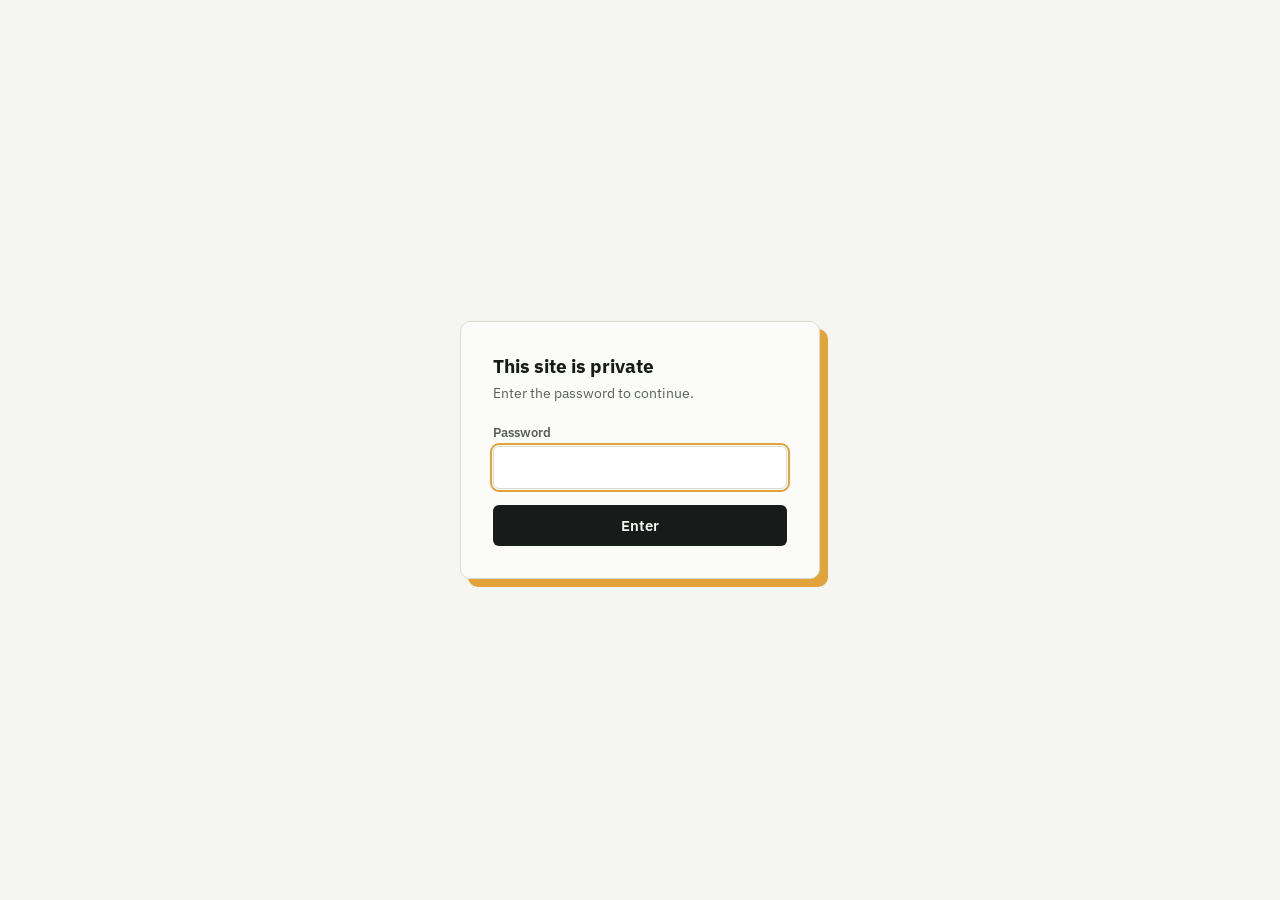
==== about.html @ 416082f9 "Change 1" ====
<!DOCTYPE html>
<html lang="en">
<head>
<script src="auth-guard.js"></script>
<meta charset="UTF-8">
<meta name="viewport" content="width=device-width, initial-scale=1.0">
<title>About Ian Ryu — Data Science Portfolio</title>
<meta name="description" content="About Ian Ryu, a computer science and informatics student working in data science and machine learning.">
<link rel="preconnect" href="https://fonts.googleapis.com">
<link rel="preconnect" href="https://fonts.gstatic.com" crossorigin>
<link href="https://fonts.googleapis.com/css2?family=Space+Grotesk:wght@400;500;600;700&amp;family=IBM+Plex+Sans:wght@400;500;600&amp;family=IBM+Plex+Mono:wght@400;500&amp;display=swap" rel="stylesheet">
<link rel="stylesheet" href="styles.css">
</head>
<body>

<header class="site-nav">
  <div class="nav-inner">
    <a class="mark" href="index.html#top"><span class="mark-dot"></span> Ian Ryu</a>
    <nav class="links">
      <a href="index.html#projects">Projects</a>
      <a href="about.html">About</a>
    </nav>
    <div class="social-links" aria-label="Social links">
      <a href="mailto:ianryu@outlook.com" aria-label="Email" title="Email"><svg aria-hidden="true" viewBox="0 0 24 24"><rect x="3" y="5" width="18" height="14" rx="2"/><path d="m4 7 8 6 8-6"/></svg></a>
      <a href="https://github.com/ian-ryu5" target="_blank" rel="noopener" aria-label="GitHub" title="GitHub"><svg aria-hidden="true" viewBox="0 0 24 24"><path d="M12 .297c-6.63 0-12 5.373-12 12 0 5.303 3.438 9.8 8.205 11.385.6.113.82-.258.82-.577 0-.285-.01-1.04-.015-2.04-3.338.724-4.042-1.61-4.042-1.61-.546-1.387-1.333-1.756-1.333-1.756-1.089-.744.084-.729.084-.729 1.205.084 1.838 1.237 1.838 1.237 1.07 1.834 2.807 1.304 3.492.997.108-.775.42-1.305.763-1.605-2.665-.303-5.467-1.334-5.467-5.93 0-1.31.469-2.381 1.236-3.221-.124-.303-.535-1.524.117-3.176 0 0 1.008-.322 3.301 1.23.957-.266 1.983-.399 3.003-.404 1.02.005 2.047.138 3.006.404 2.291-1.552 3.297-1.23 3.297-1.23.653 1.653.242 2.874.118 3.176.77.84 1.235 1.911 1.235 3.221 0 4.609-2.807 5.624-5.479 5.921.43.372.823 1.102.823 2.222 0 1.606-.014 2.898-.014 3.293 0 .322.216.694.825.576C20.565 22.092 24 17.592 24 12.297c0-6.627-5.373-12-12-12"/></svg></a>
      <a href="https://linkedin.com/in/ianryu1" target="_blank" rel="noopener" aria-label="LinkedIn" title="LinkedIn"><svg aria-hidden="true" viewBox="0 0 24 24"><path d="M20.447 20.452h-3.554v-5.569c0-1.328-.027-3.037-1.852-3.037-1.853 0-2.136 1.445-2.136 2.939v5.667H9.351V9h3.414v1.561h.046c.477-.9 1.637-1.85 3.37-1.85 3.601 0 4.267 2.37 4.267 5.455v6.286zM5.337 7.433c-1.144 0-2.063-.926-2.063-2.065 0-1.138.92-2.063 2.063-2.063 1.14 0 2.064.925 2.064 2.063 0 1.139-.925 2.065-2.064 2.065zm1.782 13.019H3.555V9h3.564v11.452zM22.225 0H1.771C.792 0 0 .774 0 1.729v20.542C0 23.227.792 24 1.771 24h20.451C23.2 24 24 23.227 24 22.271V1.729C24 .774 23.2 0 22.222 0h.003z"/></svg></a>
    </div>
  </div>
</header>

<main class="wrap" id="top">
  <section class="detail-hero about-hero">
    <a class="breadcrumb" href="index.html#projects">← Back to projects</a>
    <div class="about-hero-grid">
      <div class="about-hero-copy">
        <h1 class="detail-title">Curious By Nature.<br><em>Grounded By People.</em></h1>
        <p class="detail-lede">I'm an Informatics student at UMass Amherst, building predictive tools by day and collecting stories, stadiums, cities, and music the rest of the time.</p>
      </div>
      <figure class="about-hero-photo protected-photo" oncontextmenu="return false;">
        <img src="IMG_3165.jpeg" alt="Ian playing the violin" loading="eager" draggable="false" oncontextmenu="return false;">
        <span class="protected-photo-shield" aria-hidden="true"></span>
      </figure>
    </div>
  </section>

  <section class="detail-section about-intro">
    <div class="about-grid">
      <div class="about-story">
        <h2 class="detail-heading">What I Like To Do</h2>
        <p>Beyond my work and studies, I’m someone who loves staying curious, active, and always having something new to explore. I enjoy traveling throughout Europe, discovering new cities, and visiting soccer stadiums—combining my love for the game with my passion for exploring new places.</p>
        <p>I’ve also played the violin for <strong>14 years</strong> and had the opportunity to perform with multiple orchestras, making music a meaningful part of my life. When I’m not traveling or playing music, you’ll often find me playing soccer or biking. For me, the best experiences come from staying active, meeting new people, and continually discovering something new.</p>
      </div>
      <div class="about-side-note">
        <p class="about-side-quote">“The best experiences give you something to notice, something to learn, and someone to share it with.”</p>
        <h2 class="detail-heading">Background</h2>
        <p>UMass Amherst<br>Informatics</p>
        <p>Secretary of the UMass Data Science Club<br>Dean's List, Spring 2025</p>
        <p>Google Data Analytics and SAP Business Data Cloud certified</p>
      </div>
    </div>
  </section>

  <section class="detail-section about-gallery" aria-labelledby="gallery-heading">
    <div class="section-head">
      <h2 class="section-title" id="gallery-heading">Things That I Enjoy In My Life</h2>
    </div>

    <div class="photo-gallery">
      <figure class="photo-tile"><img src="IMG_1451.jpeg" alt="Parc des Princes stadium in Paris" loading="lazy"><figcaption>Parc des Princes, Paris</figcaption></figure>
      <figure class="photo-tile"><img src="IMG_0187.jpeg" alt="Old Trafford stadium viewed from the stands" loading="lazy"><figcaption>Old Trafford, Manchester</figcaption></figure>
      <figure class="photo-tile"><img src="IMG_3627.jpeg" alt="Borussia-Park stadium exterior" loading="lazy"><figcaption>Borussia-Park, Mönchengladbach</figcaption></figure>
      <figure class="photo-tile"><img src="IMG_0680.jpeg" alt="Parc des Princes stadium in Paris" loading="lazy"><figcaption>Parc des Princes, Paris</figcaption></figure>
      <figure class="photo-tile"><img src="IMG_3389.jpeg" alt="Signal Iduna Park stadium in Dortmund" loading="lazy"><figcaption>Signal Iduna Park, Dortmund</figcaption></figure>
      <figure class="photo-tile"><img src="IMG_1025.JPG" alt="Camp Nou stadium in Barcelona" loading="lazy"><figcaption>Camp Nou, Barcelona</figcaption></figure>
      <figure class="photo-tile"><img src="IMG_3327.jpeg" alt="BayArena stadium in Leverkusen" loading="lazy"><figcaption>BayArena, Leverkusen</figcaption></figure>
      <figure class="photo-tile"><img src="IMG_0130.jpeg" alt="Etihad Stadium exterior in Manchester" loading="lazy"><figcaption>Etihad Stadium, Manchester</figcaption></figure>
      <figure class="photo-tile"><img src="IMG_1652.jpeg" alt="Craven Cottage exterior in London" loading="lazy"><figcaption>Craven Cottage, London</figcaption></figure>
      <figure class="photo-tile"><img src="IMG_2046.jpeg" alt="Johan Cruijff Arena from the pitch in Amsterdam" loading="lazy"><figcaption>Johan Cruijff Arena, Amsterdam</figcaption></figure>
      <figure class="photo-tile"><img src="IMG_2935.jpeg" alt="Philips Stadium exterior in Eindhoven" loading="lazy"><figcaption>Philips Stadion, Eindhoven</figcaption></figure>
      <figure class="photo-tile"><img src="IMG_1643.jpeg" alt="Tottenham Hotspur Stadium in London" loading="lazy"><figcaption>Tottenham Hotspur Stadium, London</figcaption></figure>
    </div>

    <div class="photo-gallery">
      <figure class="photo-tile"><img src="480577936_1144355150559022_1328507443860050759_n.jpg" alt="Ian with fellow orchestra musicians after a performance" loading="lazy"></figure>
      <figure class="photo-tile"><img src="480678894_1144355137225690_476833831659484731_n.jpg" alt="Ian with fellow orchestra musicians after a performance" loading="lazy"></figure>
      <figure class="photo-tile"><img src="480827072_1252383286430052_4347014066442193454_n.jpg" alt="Ian with fellow orchestra musicians after a performance" loading="lazy"></figure>
      <figure class="photo-tile"><img src="480293163_1144355293892341_3721813582792544230_n.jpg" alt="Ian with fellow orchestra musicians after a performance" loading="lazy" style="object-position: center 18%;"></figure>
      <figure class="photo-tile"><img src="IMG_1421.PNG" alt="Ian holding a violin in performance attire" loading="lazy"></figure>
      <figure class="photo-tile"><img src="IMG_0753.JPG" alt="Ian biking on a scenic road" loading="lazy"></figure>
      <figure class="photo-tile"><img src="IMG_1058.jpeg" alt="Bikes on an outdoor path" loading="lazy"></figure>
    </div>
  </section>

  <section class="detail-section" id="experience">
    <div class="exp-list">
      <div class="exp-item">
        <div class="exp-meta">Jun – Aug 2026<div class="exp-role">Data Scientist</div>UCLouvain Openhub<br>Louvain-la-Neuve, Belgium</div>
        <ul class="exp-desc">
          <li>Chosen to participate in an EU-funded international research initiative, working alongside 20+ researchers from around the world to collaborate on innovative projects, share interdisciplinary perspectives, and tackle real-world challenges.</li>
          <li>Contributed to healthcare and smart-home research initiatives focused on fall detection and behavioral analysis for older adults and individuals with disabilities. Processed and analyzed 100M+ sensor and healthcare events to support predictive modeling and machine learning research.</li>
          <li>Developed data preprocessing and feature engineering pipelines using Python and SQL to improve data quality and streamline analysis. Built and evaluated machine learning models with scikit-learn, using precision, recall, F1-score, and confusion matrices to assess performance.</li>
          <li>Integrated relational databases and large-scale CSV datasets using Python, SQL, and Docker, automating data preparation workflows and reducing manual processing time by approximately 70%. Created analytical reports and dashboards to communicate findings to cross-functional research and healthcare teams.</li>
        </ul>
      </div>
      <div class="exp-item">
        <div class="exp-meta">Apr – Jul 2025<div class="exp-role">Data Analyst</div>Boynton Insurance Group<br>Natick, Massachusetts</div>
        <ul class="exp-desc">
          <li>Led digital audience growth strategy by managing and optimizing 3 company websites, improving user engagement and online conversion performance.</li>
          <li>Used Google Analytics and SEO strategy to increase web traffic by 30%, demonstrating ability to grow and analyze online audiences.</li>
          <li>Conducted SEO, accessibility, and mobile responsiveness audits, resolving 50+ issues and boosting mobile engagement by 25%.</li>
          <li>Built automated workflows in Mailchimp and Google Sheets, segmenting 2,000+ customer records by demographics and engagement.</li>
        </ul>
      </div>
      <div class="exp-item">
        <div class="exp-meta">Jun – Aug 2024<div class="exp-role">Facility Analyst</div>Eastern Yacht Club<br>Marblehead, Massachusetts</div>
      </div>
      <div class="exp-item">
        <div class="exp-meta">Jun – Aug 2022<div class="exp-role">Store Associate</div>The UPS Store<br>Marblehead, Massachusetts</div>
      </div>
    </div>
  </section>

  <section class="detail-section">
    <h2 class="detail-heading">Tools I Use</h2>
    <ul class="stack-list mono">
      <li><span class="stack-icon"><img src="https://cdn.simpleicons.org/python/3776AB" alt="" loading="lazy"></span>Python</li>
      <li><span class="stack-icon"><img src="https://cdn.simpleicons.org/r/276DC3" alt="" loading="lazy"></span>R</li>
      <li><span class="stack-icon"><img src="https://cdn.simpleicons.org/openjdk/ED8B00" alt="" loading="lazy"></span>Java</li>
      <li><span class="stack-icon"><img src="https://cdn.simpleicons.org/javascript/F7DF1E" alt="" loading="lazy"></span>JavaScript</li>
      <li><span class="stack-icon"><img src="https://cdn.simpleicons.org/mysql/00618A" alt="" loading="lazy"></span>SQL</li>
      <li><span class="stack-icon"><img src="https://cdn.simpleicons.org/scikitlearn/F7931E" alt="" loading="lazy"></span>scikit-learn</li>
      <li><span class="stack-icon"><img src="https://cdn.simpleicons.org/streamlit/FF4B4B" alt="" loading="lazy"></span>Streamlit</li>
      <li><span class="stack-icon"><img src="https://cdn.simpleicons.org/docker/2496ED" alt="" loading="lazy"></span>Docker</li>
      <li><span class="stack-icon"><img src="https://api.iconify.design/logos/tableau-icon.svg" alt="" loading="lazy"></span>Tableau</li>
      <li><span class="stack-icon"><img src="https://api.iconify.design/logos/microsoft-power-bi.svg" alt="" loading="lazy"></span>Power BI</li>
      <li><span class="stack-icon"><img src="https://cdn.jsdelivr.net/npm/devicon@latest/icons/vscode/vscode-original.svg" alt="" loading="lazy"></span>VS Code</li>
    </ul>
  </section>

  <section class="detail-section" id="contact">
    <h2 class="detail-heading">Contact</h2>
    <p>Open to opportunities in applied ML and data science. The best way to reach me is email.</p>
    <div class="contact-row">
      <a href="mailto:ianryu@outlook.com">ianryu@outlook.com</a>
      <a href="https://github.com/ian-ryu5" target="_blank" rel="noopener">GitHub ↗</a>
      <a href="https://linkedin.com/in/ianryu1" target="_blank" rel="noopener">LinkedIn ↗</a>
    </div>
  </section>

  <section class="detail-section" style="border-top:1px solid var(--line); padding-top:40px;">
    <div class="detail-footer-actions">
      <a class="btn btn-primary" href="index.html#projects">← Return Home</a>
    </div>
  </section>
</main>

<footer></footer>

<script src="lightbox.js"></script>
<script>
  requestAnimationFrame(function(){ document.body.classList.add('page-loaded'); });
  var reducedMotion = window.matchMedia('(prefers-reduced-motion: reduce)').matches;
  if (!reducedMotion) {
    document.addEventListener('click', function(e){
      var a = e.target.closest('a');
      if (!a) return;
      var href = a.getAttribute('href');
      if (!href || href.charAt(0) === '#' || a.target === '_blank' || href.indexOf('mailto:') === 0 || href.indexOf('tel:') === 0 || e.metaKey || e.ctrlKey) return;
      e.preventDefault();
      document.body.classList.remove('page-loaded');
      setTimeout(function(){ window.location.href = href; }, 300);
    });
  }
</script>

</body>
</html>
---- styles.css ----
:root{
  --paper:#F5F6F1;
  --paper-raised:#FBFCF9;
  --ink:#171B1A;
  --muted:#5B6058;
  --line:#DBDDD4;
  --amber:#E2A33B;
  --amber-ink:#6B4507;
  --amber-bg:rgba(226,163,59,0.1);
  --teal:#3E7C74;
  --teal-ink:#1E3D38;
  --radius:10px;
}

*{box-sizing:border-box;}
html{scroll-behavior:smooth;}
body{
  margin:0;
  background:var(--paper);
  color:var(--ink);
  font-family:'IBM Plex Sans', sans-serif;
  line-height:1.6;
  -webkit-font-smoothing:antialiased;
  opacity:0;
  transition:opacity .35s ease;
}
body.page-loaded{opacity:1;}
@media (prefers-reduced-motion: reduce){
  body{transition:none; opacity:1;}
}
::selection{background:var(--amber); color:var(--amber-ink);}

.mono{font-family:'IBM Plex Mono', monospace;}
.wrap{max-width:1040px; margin:0 auto; padding:0 32px;}

a{color:inherit;}
a.link{color:var(--teal-ink); text-decoration:underline; text-decoration-color:var(--line); text-underline-offset:3px;}
a.link:hover{text-decoration-color:currentColor;}

/* ---------- nav ---------- */
header.site-nav{
  position:sticky; top:0; z-index:20;
  background:rgba(245,246,241,0.88);
  backdrop-filter:blur(6px);
  border-bottom:1px solid var(--line);
}
.nav-inner{
  display:flex; align-items:center; justify-content:space-between;
  padding:16px 32px; max-width:1040px; margin:0 auto;
}
.mark{
  font-family:'Space Grotesk', sans-serif; font-weight:600; font-size:15px;
  display:flex; align-items:center; gap:8px; text-decoration:none;
}
.mark-dot{width:8px; height:8px; border-radius:50%; background:var(--amber); flex:none;}
nav.links{display:flex; gap:28px; font-size:14px;}
nav.links a{text-decoration:none; color:var(--muted);}
nav.links a:hover{color:var(--ink);}
.social-links{display:flex; align-items:center; gap:15px;}
.social-links a{display:flex; width:22px; height:22px; align-items:center; justify-content:center; color:var(--muted); transition:color .2s ease, transform .3s cubic-bezier(.22,.61,.36,1);}
.social-links svg{width:18px; height:18px;}
.social-links a[aria-label="Email"] svg{fill:none; stroke:currentColor; stroke-width:1.7; stroke-linecap:round; stroke-linejoin:round;}
.social-links a[aria-label="LinkedIn"] svg,
.social-links a[aria-label="GitHub"] svg{fill:currentColor; stroke:none;}
.social-links a:hover{color:var(--ink); transform:translateY(-2px);}
.social-links a:focus-visible{outline:2px solid var(--amber); outline-offset:4px;}
@media (max-width:720px){ nav.links{display:none;} .social-links{gap:12px;} }

/* ---------- hero ---------- */
.hero{
  padding:96px 0 48px;
  display:grid; grid-template-columns:1.1fr 0.9fr; gap:40px; align-items:center;
}
.eyebrow{
  font-size:12px; letter-spacing:.12em; text-transform:uppercase;
  color:var(--muted); margin:0 0 18px;
}
h1.name{
  font-family:'Space Grotesk', sans-serif; font-weight:600;
  font-size:clamp(38px, 5.4vw, 58px); line-height:1.04; margin:0 0 20px;
  letter-spacing:-.01em;
}
p.tagline{
  font-size:18px; color:var(--muted); max-width:48ch; margin:0 0 14px;
}
p.subtagline{
  font-size:14px; color:var(--muted); max-width:48ch; margin:0 0 30px;
}
.hero-actions{display:flex; gap:14px; flex-wrap:wrap;}
.btn{
  font-family:'IBM Plex Mono', monospace; font-size:14px;
  padding:14px 26px; border-radius:6px; text-decoration:none;
  display:inline-flex; align-items:center; gap:8px;
  border:1px solid var(--ink); font-weight:600;
  transition:background .25s ease, color .25s ease, border-color .25s ease, transform .35s cubic-bezier(.22,.61,.36,1), box-shadow .35s ease;
}
/* One button treatment across the whole site: .btn-primary and .btn-ghost are
   kept as aliases so existing markup keeps working, but they render and
   animate identically. */
.btn-primary, .btn-ghost{background:transparent; color:var(--ink); border-color:var(--ink);}
.btn-primary:hover, .btn-ghost:hover{
  background:var(--ink); color:var(--paper);
  transform:translateY(-3px); box-shadow:0 9px 18px rgba(23,27,26,0.14);
}
.btn:focus-visible{outline:3px solid var(--amber); outline-offset:4px;}

.stream{position:relative; width:100%; height:260px;}
.stream svg{width:100%; height:100%; overflow:visible;}
.flag-label{
  font-family:'IBM Plex Mono', monospace; font-size:11px; fill:var(--amber-ink);
}
@media (max-width:860px){
  .hero{grid-template-columns:1fr; padding-top:56px;}
  .stream{height:150px; order:-1;}
}

/* ---------- section shells ---------- */
section{padding:64px 0;}
section + section{border-top:1px solid var(--line);}
.project-page > section{border-top:0 !important;}
.project-page > section.detail-section{padding-top:24px; padding-bottom:24px;}
.project-page > section:nth-last-of-type(-n+3){padding-top:16px !important; padding-bottom:16px !important;}
.project-page p.detail-lede,
.project-page .detail-section p,
.project-page .detail-section ul,
.project-page .process-step p,
.project-page .process-step ul{max-width:none;}
.project-page .lede-block{margin-bottom:12px;}
.project-emeis > section.detail-section{padding-top:18px; padding-bottom:18px;}
.project-emeis ol.process-list{gap:18px;}
.project-emeis .process-step:not(:last-child){padding-bottom:18px;}
.project-emeis > section.emeis-final-section{padding-top:18px;}
.project-emeis .emeis-nda-note{max-width:none;}
.project-parasensor > section:nth-last-of-type(-n+3){padding-top:16px; padding-bottom:16px;}
.nda-summary{white-space:nowrap;}
.section-head{
  display:flex; align-items:baseline; justify-content:space-between;
  margin-bottom:32px; flex-wrap:wrap; gap:8px;
}
h2.section-title{
  font-family:'Space Grotesk', sans-serif; font-size:26px; font-weight:600; margin:0;
}
.section-note{font-size:13px; color:var(--muted); font-family:'IBM Plex Mono', monospace;}

/* ---------- project cards ---------- */
.project-grid{display:grid; grid-template-columns:1fr; gap:20px;}
.card{
  background:var(--paper-raised); border:1px solid var(--line); border-radius:var(--radius);
  padding:26px 28px; opacity:0; transform:translateY(14px);
  transition:opacity .5s ease, transform .45s cubic-bezier(.22,.61,.36,1), border-color .25s ease, box-shadow .45s ease;
  display:block; text-decoration:none; color:inherit;
  will-change:transform;
}
.card:hover{border-color:var(--muted); box-shadow:0 16px 34px rgba(23,27,26,0.1); transform:translateY(-7px) scale(1.008);}
.card:focus-visible{outline:3px solid var(--amber); outline-offset:5px; border-color:var(--ink);}
.card.in-view{opacity:1; transform:none;}
.card.in-view:hover{transform:translateY(-7px) scale(1.008);}
.card-top{display:flex; justify-content:space-between; align-items:flex-start; gap:10px; flex-wrap:wrap;}
.tag-row{display:flex; gap:8px; flex-wrap:wrap;}
.tag-domain{
  font-family:'IBM Plex Mono', monospace; font-size:11px; letter-spacing:.06em;
  text-transform:uppercase; color:var(--teal-ink); background:rgba(62,124,116,0.1);
  padding:4px 9px; border-radius:4px; white-space:nowrap;
}
.tag-confidential{
  font-family:'IBM Plex Mono', monospace; font-size:11px; letter-spacing:.06em;
  text-transform:uppercase; color:var(--amber-ink); background:var(--amber-bg);
  padding:4px 9px; border-radius:4px; white-space:nowrap;
}
.card-date{font-family:'IBM Plex Mono', monospace; font-size:12px; color:var(--muted); white-space:nowrap;}
h3.card-title{font-family:'Space Grotesk', sans-serif; font-size:21px; margin:14px 0 6px; font-weight:600;}
p.card-role{
  font-family:'IBM Plex Mono', monospace; font-size:12.5px; color:var(--teal-ink);
  margin:0 0 14px;
}
p.card-desc{color:var(--muted); font-size:15px; margin:0 0 20px; max-width:64ch;}

.metric-row{display:flex; gap:22px; flex-wrap:wrap; margin-bottom:18px;}
.metric{display:flex; align-items:baseline; gap:6px;}
.metric .flag{
  width:7px; height:7px; border-radius:1px; background:var(--amber);
  display:inline-block; transform:rotate(45deg); flex:none;
}
.metric-val{font-family:'IBM Plex Mono', monospace; font-weight:500; font-size:15px;}
.metric-label{font-size:12px; color:var(--muted);}

.tech-row{display:flex; gap:8px; flex-wrap:wrap;}
.tech-tag{
  font-family:'IBM Plex Mono', monospace; font-size:11.5px; color:var(--muted);
  border:1px solid var(--line); padding:3px 9px; border-radius:4px;
}

.card-link{font-family:'IBM Plex Mono', monospace; font-size:13px; margin-top:18px; display:inline-flex; transition:transform .35s cubic-bezier(.22,.61,.36,1), background .2s ease;}
.card:hover .card-link{transform:translateX(5px);}
.card:hover .card-link:hover{transform:translate(5px,-3px); box-shadow:0 9px 18px rgba(23,27,26,0.14);}

.card.placeholder{
  border-style:dashed; display:flex; align-items:center; justify-content:center;
  min-height:120px; color:var(--muted); text-align:center;
}
.card.placeholder .plus{font-size:24px; display:block; margin-bottom:6px; font-family:'Space Grotesk', sans-serif;}

/* ---------- experience ---------- */
.exp-list{display:flex; flex-direction:column; gap:26px;}
.exp-item{display:grid; grid-template-columns:200px 1fr; gap:20px;}
.exp-meta{font-family:'IBM Plex Mono', monospace; font-size:12.5px; color:var(--muted);}
.exp-role{font-weight:600; color:var(--ink); font-family:'IBM Plex Sans', sans-serif; font-size:15px; margin-top:4px;}
.exp-desc{margin:0; padding:0; list-style:none; display:flex; flex-direction:column; gap:8px;}
.exp-desc li{position:relative; padding-left:16px; font-size:14.5px; line-height:1.55; color:var(--ink);}
.exp-desc li::before{content:"•"; position:absolute; left:0; color:var(--amber);}
.exp-body p{margin:0 0 6px; color:var(--muted); font-size:14.5px; max-width:62ch;}
@media (max-width:700px){ .exp-item{grid-template-columns:1fr;} }

/* ---------- about ---------- */
.about-grid{display:grid; grid-template-columns:1.1fr 0.9fr; gap:48px;}
.about-grid p{color:var(--muted); max-width:52ch; font-size:15.5px;}
.about-intro .about-grid{grid-template-columns:1.35fr .65fr; gap:56px;}
.about-intro .about-grid p{max-width:none;}
.about-intro .about-story p{font-size:24px; line-height:1.55; max-width:none;}
.about-story h2.detail-heading{font-size:32px;}
.about-side-note{border-left:3px solid var(--amber); padding-left:24px;}
.about-side-quote{font-family:'Space Grotesk', sans-serif; color:var(--ink) !important; font-size:22px !important; line-height:1.3 !important; margin-top:6px !important; margin-bottom:34px !important;}
.about-gallery{padding-top:40px; margin-top:16px;}
.gallery-subhead{
  font-family:'IBM Plex Mono', monospace; font-size:13px; letter-spacing:.06em; text-transform:uppercase;
  color:var(--amber-ink); margin:34px 0 14px;
}
.gallery-subhead:first-of-type{margin-top:0;}
.photo-gallery{display:grid; grid-template-columns:repeat(4, 1fr); gap:12px;}
.about-gallery .photo-gallery + .photo-gallery{margin-top:28px;}
.photo-tile{margin:0; background:var(--paper-raised); border:1px solid var(--line); overflow:hidden; min-width:0;}
.photo-tile img{display:block; width:100%; aspect-ratio:4 / 3; object-fit:cover; transition:transform .45s cubic-bezier(.22,.61,.36,1);}
.photo-tile:hover img{transform:scale(1.035);}
.photo-tile figcaption{font-family:'IBM Plex Mono', monospace; font-size:11px; color:var(--muted); padding:10px 11px 11px; border-top:1px solid var(--line);}
.stack-list{list-style:none; margin:0; padding:0; display:flex; flex-wrap:wrap; gap:10px;}
.stack-list li{
  display:flex; align-items:center; gap:10px; flex:none;
  font-family:'IBM Plex Mono', monospace; font-size:12.5px;
  border:1px solid var(--line); background:var(--paper-raised);
  padding:8px 14px 8px 8px; border-radius:8px;
}
.stack-icon{
  display:flex; align-items:center; justify-content:center; flex:none;
  width:28px; height:28px; border-radius:6px; background:#fff;
  border:1px solid var(--line);
}
.stack-icon img{width:17px; height:17px; object-fit:contain; display:block;}
.stack-icon.stack-icon-mono{
  font-family:'Space Grotesk', sans-serif; font-weight:700; font-size:9.5px; letter-spacing:0;
}
@media (max-width:780px){ .about-grid{grid-template-columns:1fr;} }
@media (max-width:780px){
  .about-hero-grid{grid-template-columns:1fr; gap:34px;}
  .about-hero-photo{max-width:560px; margin-left:10px;}
  .about-hero .detail-title{max-width:14ch;}
  .about-intro .about-grid{grid-template-columns:1fr; gap:28px;}
}
@media (max-width:620px){
  .photo-gallery{grid-template-columns:repeat(2, 1fr); gap:8px;}
}

/* ---------- contact / footer ---------- */
.contact-row{display:flex; gap:28px; flex-wrap:wrap; margin-top:8px;}
.contact-row a{
  font-family:'IBM Plex Mono', monospace; font-size:14px; text-decoration:none;
  border-bottom:1px solid var(--line); padding-bottom:2px;
}
.contact-row a:hover{border-color:var(--ink);}
footer{padding:32px 0 56px; font-size:12.5px; color:var(--muted);}

.to-top{
  position:fixed; right:22px; bottom:22px; z-index:15;
  width:38px; height:38px; border-radius:50%;
  background:var(--paper-raised); border:1px solid var(--line);
  display:flex; align-items:center; justify-content:center;
  font-family:'IBM Plex Mono', monospace; font-size:14px; text-decoration:none; color:var(--ink);
  opacity:0; pointer-events:none; transition:opacity .2s ease, border-color .15s ease;
}
.to-top.visible{opacity:1; pointer-events:auto;}
.to-top:hover{border-color:var(--ink);}

/* ---------- project detail pages ---------- */
.breadcrumb{
  font-family:'IBM Plex Mono', monospace; font-size:13px; color:var(--muted);
  text-decoration:none; display:inline-flex; align-items:center; gap:6px;
}
.breadcrumb:hover{color:var(--ink);}

.detail-hero{padding:56px 0 40px;}
.detail-hero .tag-row{margin-bottom:18px;}
h1.detail-title{
  font-family:'Space Grotesk', sans-serif; font-weight:600;
  font-size:clamp(30px, 4.4vw, 44px); line-height:1.08; margin:0 0 16px; letter-spacing:-.01em;
}
p.detail-role{
  font-family:'IBM Plex Mono', monospace; font-size:13px; color:var(--teal-ink); margin:0 0 6px;
}
p.detail-dates{font-size:13px; color:var(--muted); margin:0 0 22px; font-family:'IBM Plex Mono', monospace;}
p.detail-lede{font-size:17px; color:var(--muted); max-width:70ch; margin:0;}

.about-hero{padding-top:42px; padding-bottom:46px;}
.about-hero-grid{display:grid; grid-template-columns:1fr .78fr; gap:56px; align-items:end; margin-top:8px;}
.about-hero-copy .tag-row{margin-top:0 !important;}
.about-hero .detail-title{font-size:clamp(36px, 5vw, 56px); max-width:11ch; margin-top:20px;}
.about-hero .detail-title em{font-weight:400; color:var(--teal-ink);}
.about-hero .detail-lede{max-width:48ch;}
.about-hero-photo{margin:0; background:var(--ink); padding:10px 10px 0; transform:rotate(1.5deg); box-shadow:12px 12px 0 var(--amber);}
.about-hero-photo img{display:block; width:100%; aspect-ratio:4 / 3; object-fit:cover; filter:saturate(.9);}
.about-hero-photo{padding-bottom:10px; max-width:430px; justify-self:end;}

.protected-photo{position:relative;}
.protected-photo img{
  -webkit-user-drag:none; user-drag:none;
  -webkit-touch-callout:none;
  user-select:none; -webkit-user-select:none;
  pointer-events:none;
}
.protected-photo-shield{
  position:absolute; inset:0; z-index:2;
  background:transparent;
}

.project-summary{
  display:grid; grid-template-columns:repeat(3, 1fr); gap:1px;
  background:var(--line); border:1px solid var(--line); margin-top:34px;
}
.summary-item{background:var(--paper-raised); padding:18px 20px; min-height:132px; display:flex; flex-direction:column; align-items:flex-start;}
.summary-label{color:var(--teal-ink); font-size:11px; letter-spacing:.08em; text-transform:uppercase; margin-bottom:12px;}
.summary-item strong{font-family:'Space Grotesk', sans-serif; font-size:16px; line-height:1.25; margin-bottom:7px;}
.summary-item span:last-child{color:var(--muted); font-size:13px; line-height:1.45;}
.detail-nav{display:flex; align-items:center; gap:20px; flex-wrap:wrap; border-top:1px solid var(--line); border-bottom:1px solid var(--line); padding:18px 0; margin-bottom:8px;}
.detail-nav-label{font-size:11px; color:var(--amber-ink); letter-spacing:.08em; text-transform:uppercase;}
.detail-nav a{font-family:'IBM Plex Mono', monospace; font-size:12px; color:var(--muted); text-decoration:none;}
.detail-nav a:hover{color:var(--ink);}
.detail-callout-section{padding-top:40px;}
@media (max-width:720px){
  .project-summary{grid-template-columns:1fr;}
  .summary-item{min-height:0;}
  .detail-nav{gap:12px 16px;}
  .nda-summary{white-space:normal;}
}

h2.detail-heading{
  font-family:'Space Grotesk', sans-serif; font-size:21px; font-weight:600; margin:0 0 18px;
}
.detail-section p{color:var(--muted); font-size:15px; max-width:72ch; margin:0 0 14px;}
.detail-section ul{color:var(--muted); font-size:15px; max-width:70ch; padding-left:20px; margin:0 0 14px;}
.detail-section li{margin-bottom:6px;}

table.data-table{
  width:100%; border-collapse:collapse; font-size:13.5px; margin:0 0 24px;
}
table.data-table th, table.data-table td{
  text-align:left; padding:9px 12px; border-bottom:1px solid var(--line);
}
table.data-table th{
  font-family:'IBM Plex Mono', monospace; font-size:11.5px; letter-spacing:.04em;
  text-transform:uppercase; color:var(--muted); font-weight:500;
}
table.data-table td.num, table.data-table th.num{font-family:'IBM Plex Mono', monospace;}
table.data-table tr:last-child td{border-bottom:none;}
.raw-data-head{display:flex; align-items:flex-end; justify-content:space-between; gap:20px; margin:28px 0 12px; border-top:1px solid var(--line); padding-top:22px;}
.raw-data-head .callout-title{margin-bottom:6px;}
.raw-data-head p{margin-bottom:0;}
.table-scroll{overflow-x:auto;}
.raw-data-table{min-width:760px; margin-bottom:24px !important;}
.raw-data-table th,.raw-data-table td{white-space:nowrap;}
@media (max-width:620px){.raw-data-head{display:block;}.raw-data-head .btn{margin-top:14px;}}

.callout{
  border:1px solid var(--line); border-left:3px solid var(--amber);
  background:var(--amber-bg); border-radius:0 var(--radius) var(--radius) 0;
  padding:18px 22px; margin:0 0 24px;
}
.callout-title{
  font-family:'IBM Plex Mono', monospace; font-size:11.5px; letter-spacing:.06em;
  text-transform:uppercase; color:var(--amber-ink); margin:0 0 10px; font-weight:500;
}
.callout p, .callout li{color:var(--ink); opacity:0.85;}
.callout ul{margin:0; padding-left:18px;}
.callout li{margin-bottom:6px; font-size:14px;}

.callout.teal{border-left-color:var(--teal); background:rgba(62,124,116,0.08);}
.callout.teal .callout-title{color:var(--teal-ink);}

pre.code-block{
  background:var(--ink); color:#E7E9E1; font-family:'IBM Plex Mono', monospace;
  font-size:12.5px; padding:16px 18px; border-radius:8px; overflow-x:auto; margin:0 0 24px;
  line-height:1.55;
}

.detail-footer-actions{display:flex; gap:14px; flex-wrap:wrap; margin-top:8px;}

figure.fig{
  background:var(--paper-raised); border:1px solid var(--line); border-radius:12px;
  padding:16px 16px 14px; margin:0 0 24px;
}
figure.fig img{width:100%; height:auto; display:block; border-radius:6px;}
/* Small source images: cap at natural size and centre, so they stay sharp
   instead of being upscaled to full container width. */
figure.fig.fig--narrow img{width:auto; max-width:100%; margin-left:auto; margin-right:auto;}
figcaption.fig-caption{
  font-family:'IBM Plex Mono', monospace; font-size:12px; color:var(--muted);
  margin-top:12px; padding-top:12px; border-top:1px solid var(--line);
}

/* ---------- process steps ---------- */
ol.process-list{
  list-style:none; margin:0; padding:0; counter-reset:step;
  display:flex; flex-direction:column; gap:26px;
}
.process-step{
  display:grid; grid-template-columns:40px 1fr; gap:18px; align-items:start;
  counter-increment:step;
}
.process-step:not(:last-child){
  padding-bottom:26px; border-bottom:1px dashed var(--line);
}
.step-num{
  width:36px; height:36px; border-radius:50%;
  background:var(--paper-raised); border:1px solid var(--line);
  display:flex; align-items:center; justify-content:center;
  font-family:'IBM Plex Mono', monospace; font-size:13px; font-weight:600; color:var(--teal-ink);
}
.step-num::before{content:counter(step);}
h3.step-title{
  font-family:'Space Grotesk', sans-serif; font-weight:600; font-size:16.5px; margin:0 0 7px;
}
.process-step p{color:var(--muted); font-size:14.5px; max-width:66ch; margin:0 0 8px;}
.process-step ul{color:var(--muted); font-size:14.5px; max-width:64ch; padding-left:18px; margin:0 0 8px;}
.process-step li{margin-bottom:4px;}
@media (max-width:600px){
  .process-step{grid-template-columns:1fr;}
  .step-num{margin-bottom:2px;}
}

/* ---------- motivation / pull-quote block ---------- */
.lede-block{
  border-left:3px solid var(--teal); padding-left:28px; margin:0 0 28px;
}
.lede-block p{color:var(--ink); opacity:0.82; font-size:15.5px; max-width:70ch; margin:0 0 10px;}
.cs2-lede{padding-left:44px;}
.cs2-lede p + p{margin-top:18px;}

@media (prefers-reduced-motion: reduce){
  html{scroll-behavior:auto;}
  .pulse{animation:none;}
  .card{transition:none; opacity:1; transform:none;}
  .card:hover, .card.in-view:hover{transform:none; box-shadow:none;}
  .card-link, .btn{transition:none;}
  .btn:hover, .card:hover .card-link:hover{transform:none; box-shadow:none;}
  .to-top{transition:none;}
}

@media (max-width:780px){
  .about-hero-grid{grid-template-columns:1fr; gap:34px;}
  .about-hero-photo{max-width:560px; margin-left:10px;}
  .about-hero .detail-title{max-width:14ch;}
  .about-intro .about-grid{grid-template-columns:1fr; gap:28px;}
}

/* ---------- Lightbox & Image Enlargement System ---------- */
body.lightbox-open {
  overflow: hidden !important;
}

.lightbox-trigger {
  cursor: pointer;
  transition: transform .3s cubic-bezier(.22,.61,.36,1), filter .2s ease;
}

.lightbox-trigger:focus-visible {
  outline: 3px solid var(--amber);
  outline-offset: 3px;
}

.lightbox-overlay {
  position: fixed;
  inset: 0;
  z-index: 9999;
  background: rgba(15, 18, 17, 0.94);
  backdrop-filter: blur(12px);
  -webkit-backdrop-filter: blur(12px);
  display: flex;
  flex-direction: column;
  justify-content: space-between;
  opacity: 0;
  pointer-events: none;
  transition: opacity .25s ease;
  user-select: none;
}

.lightbox-overlay.active {
  opacity: 1;
  pointer-events: auto;
}

.lightbox-header {
  display: flex;
  justify-content: space-between;
  align-items: center;
  padding: 16px 24px;
  z-index: 10;
  color: #F5F6F1;
}

.lightbox-counter {
  font-size: 13px;
  color: var(--amber);
  letter-spacing: .08em;
}

.lightbox-actions {
  display: flex;
  gap: 10px;
}

.lightbox-btn {
  background: rgba(255, 255, 255, 0.1);
  border: 1px solid rgba(255, 255, 255, 0.2);
  color: #F5F6F1;
  width: 38px;
  height: 38px;
  border-radius: 8px;
  display: flex;
  align-items: center;
  justify-content: center;
  cursor: pointer;
  transition: background .2s ease, transform .2s ease, border-color .2s ease;
}

.lightbox-btn:hover {
  background: rgba(255, 255, 255, 0.22);
  border-color: #F5F6F1;
  transform: scale(1.05);
}

.lightbox-btn:focus-visible {
  outline: 2px solid var(--amber);
  outline-offset: 3px;
}

.lightbox-nav-btn {
  position: absolute;
  top: 50%;
  transform: translateY(-50%);
  z-index: 10;
  background: rgba(23, 27, 26, 0.82);
  border: 1px solid rgba(255, 255, 255, 0.2);
  color: #F5F6F1;
  width: 48px;
  height: 48px;
  border-radius: 50%;
  display: flex;
  align-items: center;
  justify-content: center;
  cursor: pointer;
  transition: background .2s ease, transform .2s ease, border-color .2s ease;
}

.lightbox-nav-btn:hover {
  background: rgba(45, 52, 50, 0.95);
  border-color: var(--amber);
  transform: translateY(-50%) scale(1.08);
}

.lightbox-nav-btn:focus-visible {
  outline: 2px solid var(--amber);
  outline-offset: 3px;
}

.lightbox-prev {
  left: 24px;
}

.lightbox-next {
  right: 24px;
}

.lightbox-stage {
  flex: 1;
  display: flex;
  align-items: center;
  justify-content: center;
  padding: 0 80px;
  overflow: auto;
  position: relative;
}

.lightbox-image-container {
  position: relative;
  max-width: 100%;
  max-height: 100%;
  display: flex;
  align-items: center;
  justify-content: center;
  border-radius: 8px;
  box-shadow: 0 24px 60px rgba(0, 0, 0, 0.65);
  transform: scale(0.96);
  transition: transform .28s cubic-bezier(.22, .61, .36, 1);
}

.lightbox-overlay.active .lightbox-image-container {
  transform: scale(1);
}

.lightbox-image {
  max-width: min(88vw, 1300px);
  max-height: 74vh;
  width: auto;
  height: auto;
  object-fit: contain;
  display: block;
  border-radius: 8px;
  background: var(--paper-raised);
  border: 1px solid rgba(255, 255, 255, 0.12);
  transition: opacity .2s ease;
}

.lightbox-footer {
  padding: 14px 24px 18px;
  display: flex;
  flex-direction: column;
  align-items: center;
  gap: 8px;
  z-index: 10;
  color: #F5F6F1;
  text-align: center;
}

.lightbox-caption {
  font-size: 13.5px;
  max-width: 70ch;
  color: #E2E4DC;
  line-height: 1.4;
  background: rgba(0, 0, 0, 0.48);
  padding: 6px 14px;
  border-radius: 6px;
  border: 1px solid rgba(255, 255, 255, 0.08);
}

.lightbox-hints {
  display: flex;
  gap: 16px;
  font-size: 11px;
  color: #8D9388;
}

.lightbox-hints kbd {
  display: inline-block;
  padding: 1px 5px;
  border: 1px solid rgba(255, 255, 255, 0.2);
  border-radius: 3px;
  background: rgba(255, 255, 255, 0.08);
  font-family: inherit;
  color: var(--paper);
}

@media (max-width: 680px) {
  .lightbox-stage { padding: 0 16px; }
  .lightbox-image { max-width: 94vw; max-height: 68vh; }
  .lightbox-prev { left: 10px; width: 40px; height: 40px; }
  .lightbox-next { right: 10px; width: 40px; height: 40px; }
  .lightbox-hints { display: none; }
}
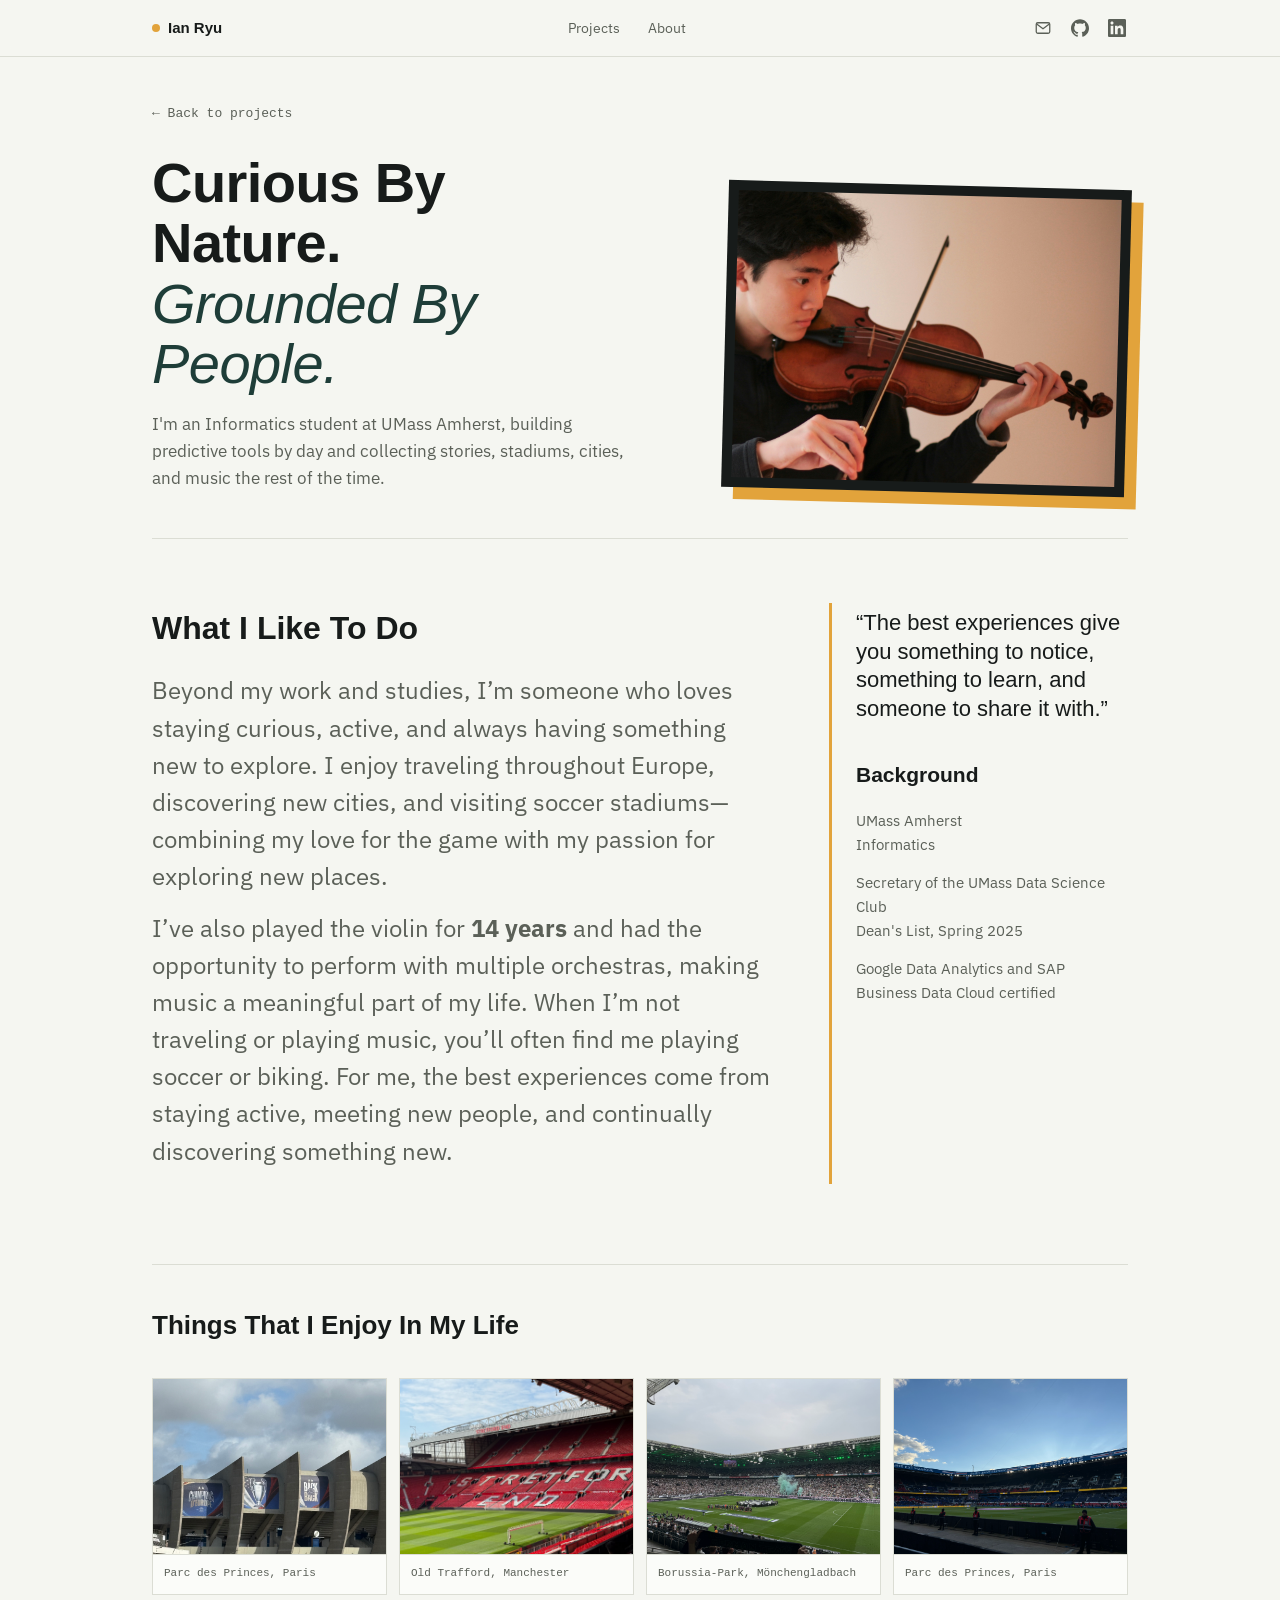
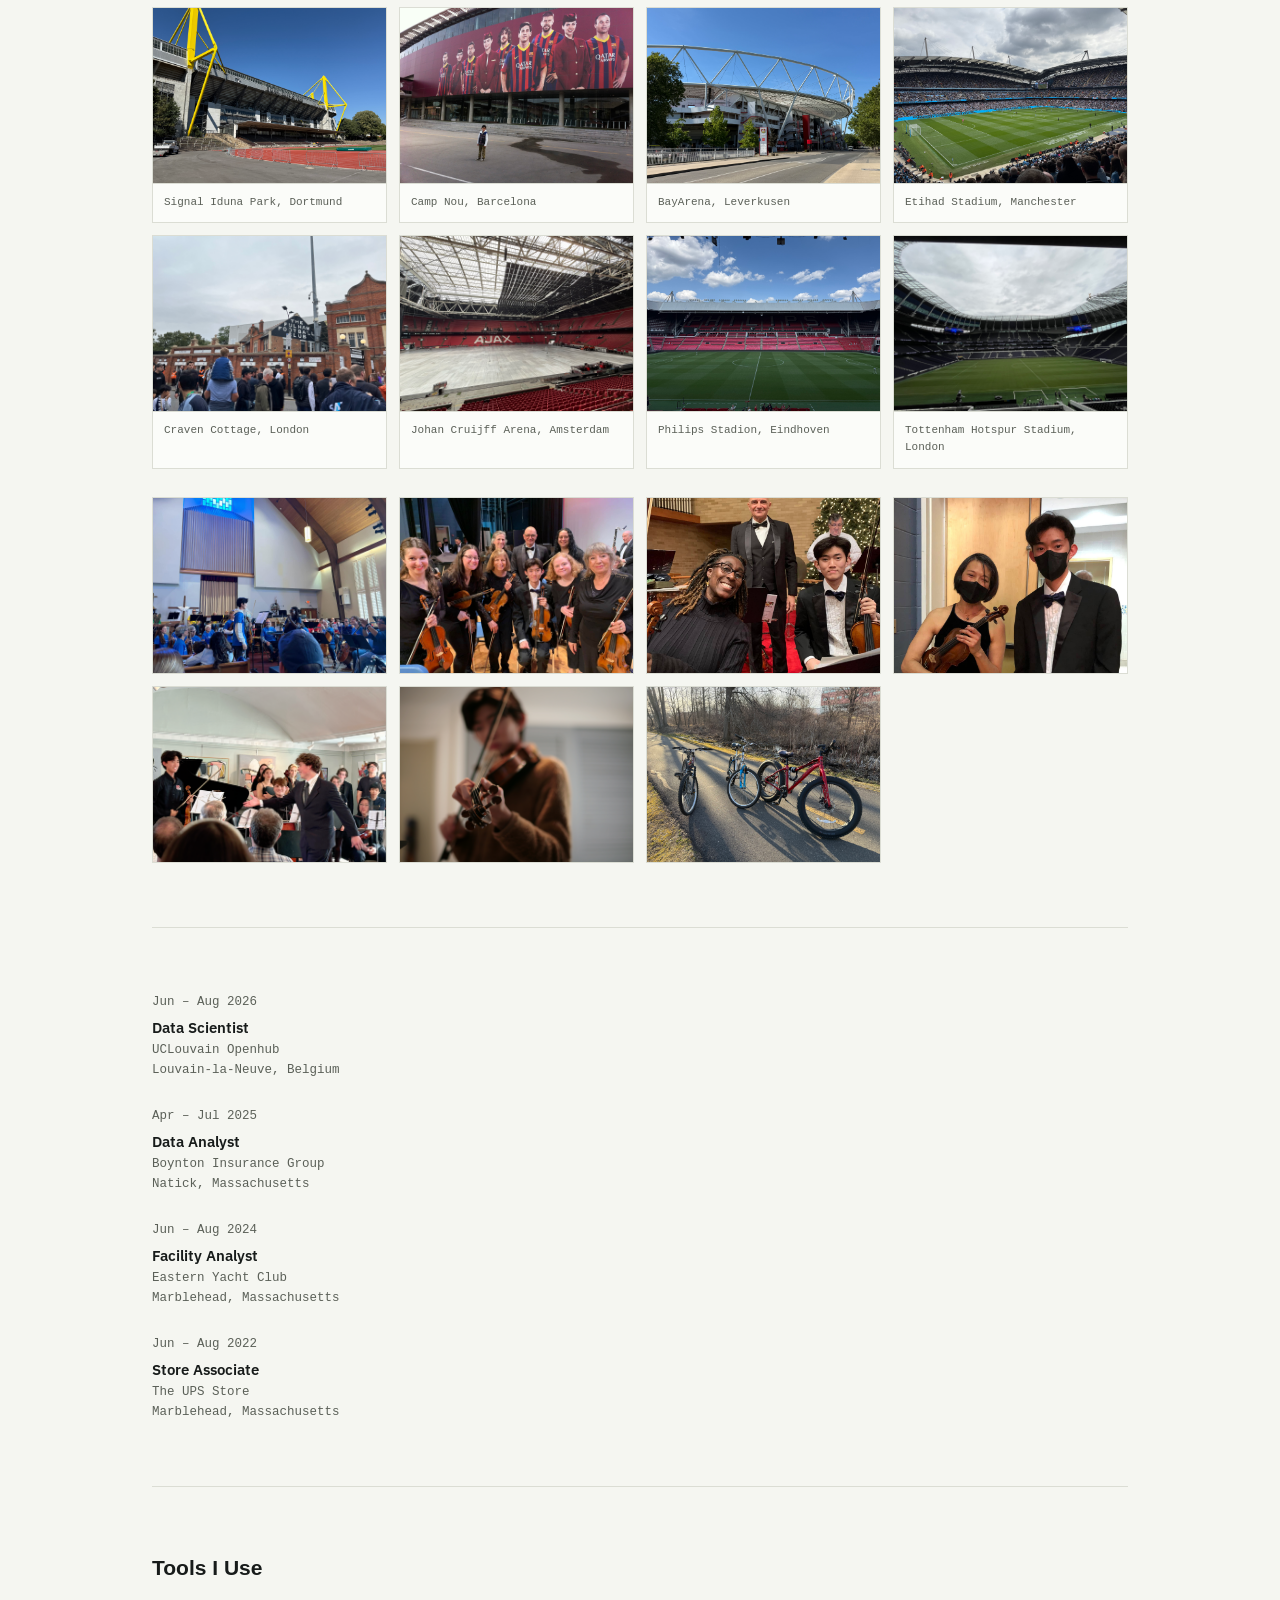
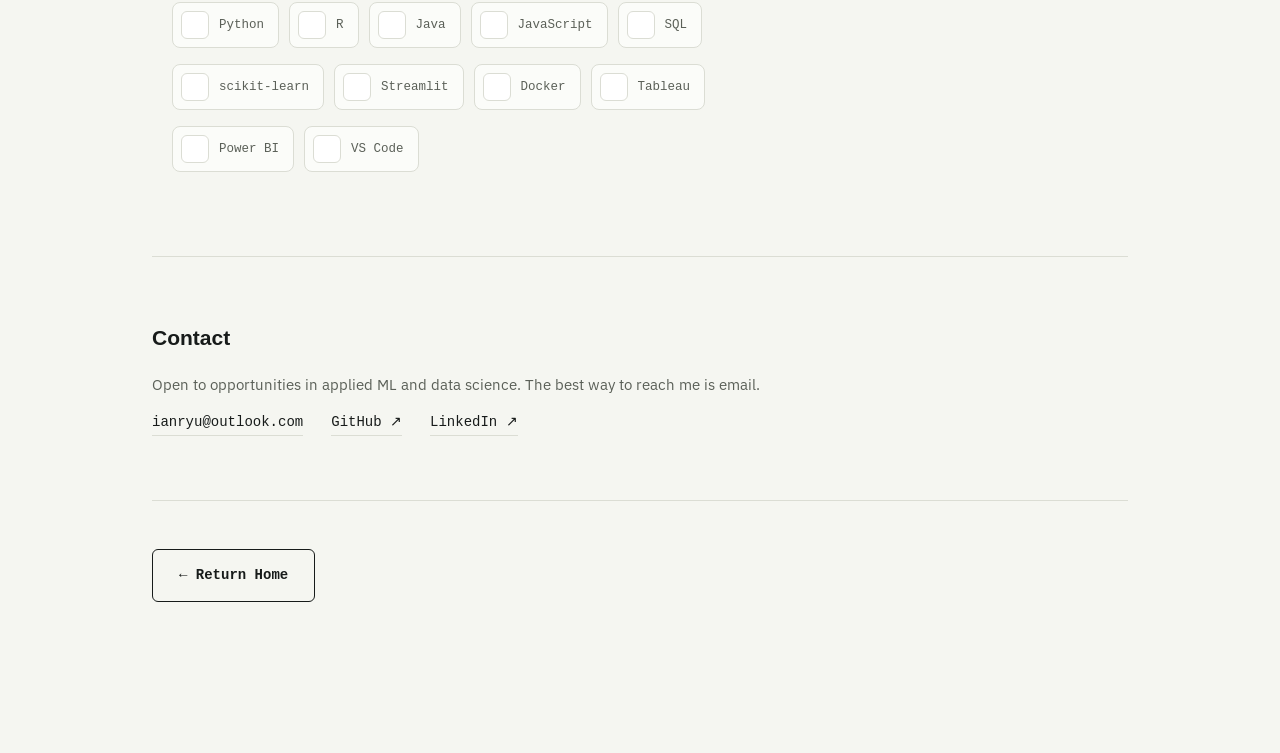
==== commit 460fb9f2: "Changes Committed" ====
--- a/about.html
+++ b/about.html
@@ -1,7 +1,6 @@
 <!DOCTYPE html>
 <html lang="en">
 <head>
-<script src="auth-guard.js"></script>
 <meta charset="UTF-8">
 <meta name="viewport" content="width=device-width, initial-scale=1.0">
 <title>About Ian Ryu — Data Science Portfolio</title>
@@ -36,9 +35,8 @@
         <h1 class="detail-title">Curious By Nature.<br><em>Grounded By People.</em></h1>
         <p class="detail-lede">I'm an Informatics student at UMass Amherst, building predictive tools by day and collecting stories, stadiums, cities, and music the rest of the time.</p>
       </div>
-      <figure class="about-hero-photo protected-photo" oncontextmenu="return false;">
-        <img src="IMG_3165.jpeg" alt="Ian playing the violin" loading="eager" draggable="false" oncontextmenu="return false;">
-        <span class="protected-photo-shield" aria-hidden="true"></span>
+      <figure class="about-hero-photo">
+        <img src="IMG_3165.jpeg" alt="Ian playing the violin" loading="eager">
       </figure>
     </div>
   </section>
@@ -95,21 +93,9 @@
     <div class="exp-list">
       <div class="exp-item">
         <div class="exp-meta">Jun – Aug 2026<div class="exp-role">Data Scientist</div>UCLouvain Openhub<br>Louvain-la-Neuve, Belgium</div>
-        <ul class="exp-desc">
-          <li>Chosen to participate in an EU-funded international research initiative, working alongside 20+ researchers from around the world to collaborate on innovative projects, share interdisciplinary perspectives, and tackle real-world challenges.</li>
-          <li>Contributed to healthcare and smart-home research initiatives focused on fall detection and behavioral analysis for older adults and individuals with disabilities. Processed and analyzed 100M+ sensor and healthcare events to support predictive modeling and machine learning research.</li>
-          <li>Developed data preprocessing and feature engineering pipelines using Python and SQL to improve data quality and streamline analysis. Built and evaluated machine learning models with scikit-learn, using precision, recall, F1-score, and confusion matrices to assess performance.</li>
-          <li>Integrated relational databases and large-scale CSV datasets using Python, SQL, and Docker, automating data preparation workflows and reducing manual processing time by approximately 70%. Created analytical reports and dashboards to communicate findings to cross-functional research and healthcare teams.</li>
-        </ul>
       </div>
       <div class="exp-item">
         <div class="exp-meta">Apr – Jul 2025<div class="exp-role">Data Analyst</div>Boynton Insurance Group<br>Natick, Massachusetts</div>
-        <ul class="exp-desc">
-          <li>Led digital audience growth strategy by managing and optimizing 3 company websites, improving user engagement and online conversion performance.</li>
-          <li>Used Google Analytics and SEO strategy to increase web traffic by 30%, demonstrating ability to grow and analyze online audiences.</li>
-          <li>Conducted SEO, accessibility, and mobile responsiveness audits, resolving 50+ issues and boosting mobile engagement by 25%.</li>
-          <li>Built automated workflows in Mailchimp and Google Sheets, segmenting 2,000+ customer records by demographics and engagement.</li>
-        </ul>
       </div>
       <div class="exp-item">
         <div class="exp-meta">Jun – Aug 2024<div class="exp-role">Facility Analyst</div>Eastern Yacht Club<br>Marblehead, Massachusetts</div>
--- a/styles.css
+++ b/styles.css
@@ -205,9 +205,6 @@
 .exp-item{display:grid; grid-template-columns:200px 1fr; gap:20px;}
 .exp-meta{font-family:'IBM Plex Mono', monospace; font-size:12.5px; color:var(--muted);}
 .exp-role{font-weight:600; color:var(--ink); font-family:'IBM Plex Sans', sans-serif; font-size:15px; margin-top:4px;}
-.exp-desc{margin:0; padding:0; list-style:none; display:flex; flex-direction:column; gap:8px;}
-.exp-desc li{position:relative; padding-left:16px; font-size:14.5px; line-height:1.55; color:var(--ink);}
-.exp-desc li::before{content:"•"; position:absolute; left:0; color:var(--amber);}
 .exp-body p{margin:0 0 6px; color:var(--muted); font-size:14.5px; max-width:62ch;}
 @media (max-width:700px){ .exp-item{grid-template-columns:1fr;} }
 
@@ -267,6 +264,11 @@
 }
 .contact-row a:hover{border-color:var(--ink);}
 footer{padding:32px 0 56px; font-size:12.5px; color:var(--muted);}
+.site-footer{
+  display:flex; justify-content:space-between; align-items:center;
+  gap:16px; flex-wrap:wrap;
+  border-top:1px solid var(--line); padding-top:22px;
+}
 
 .to-top{
   position:fixed; right:22px; bottom:22px; z-index:15;
@@ -307,18 +309,6 @@
 .about-hero-photo{margin:0; background:var(--ink); padding:10px 10px 0; transform:rotate(1.5deg); box-shadow:12px 12px 0 var(--amber);}
 .about-hero-photo img{display:block; width:100%; aspect-ratio:4 / 3; object-fit:cover; filter:saturate(.9);}
 .about-hero-photo{padding-bottom:10px; max-width:430px; justify-self:end;}
-
-.protected-photo{position:relative;}
-.protected-photo img{
-  -webkit-user-drag:none; user-drag:none;
-  -webkit-touch-callout:none;
-  user-select:none; -webkit-user-select:none;
-  pointer-events:none;
-}
-.protected-photo-shield{
-  position:absolute; inset:0; z-index:2;
-  background:transparent;
-}
 
 .project-summary{
   display:grid; grid-template-columns:repeat(3, 1fr); gap:1px;
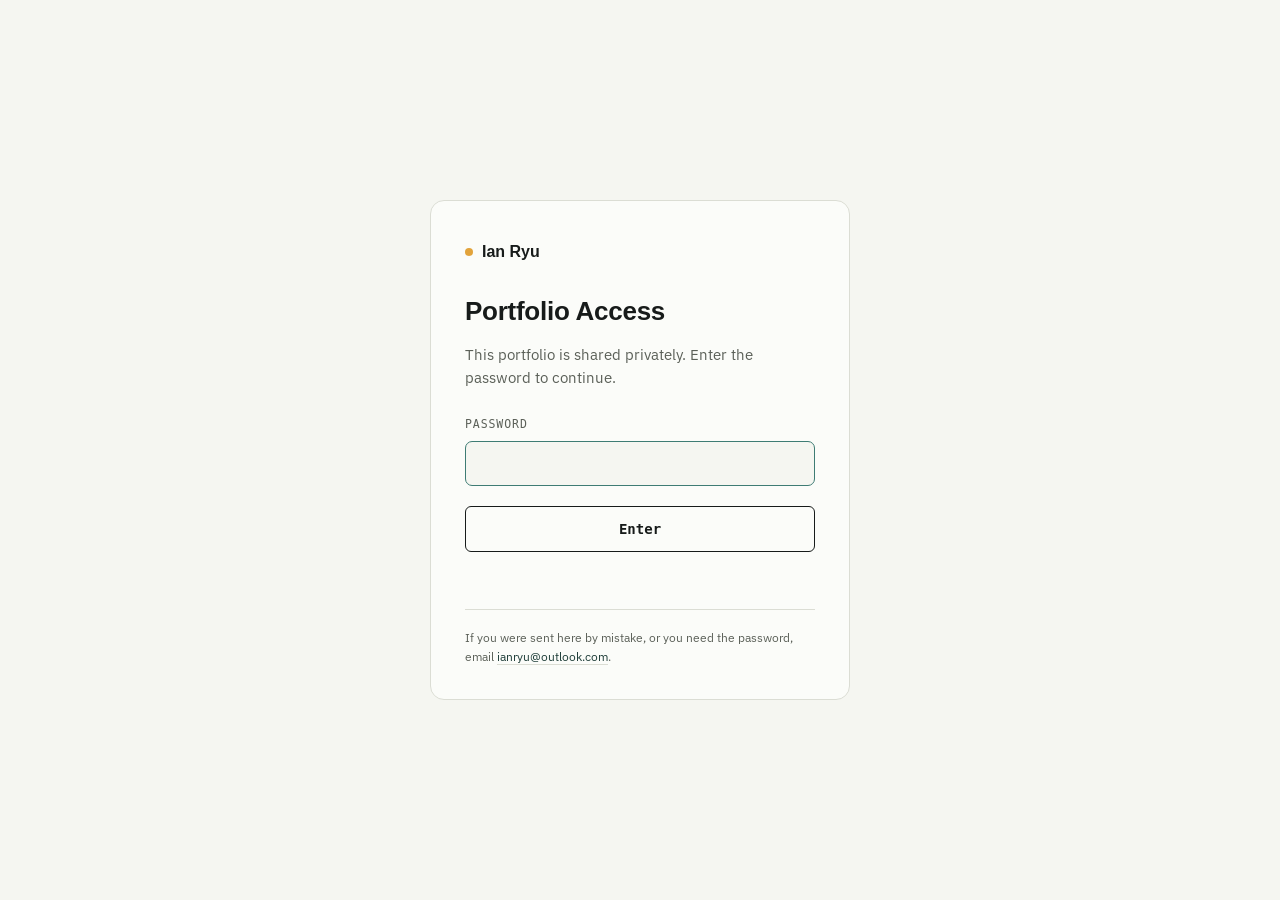
==== commit 8f824a0a: "Login Page" ====
--- a/about.html
+++ b/about.html
@@ -1,7 +1,8 @@
 <!DOCTYPE html>
-<html lang="en">
+<html lang="en" class="gated">
 <head>
 <meta charset="UTF-8">
+<script src="auth.js"></script>
 <meta name="viewport" content="width=device-width, initial-scale=1.0">
 <title>About Ian Ryu — Data Science Portfolio</title>
 <meta name="description" content="About Ian Ryu, a computer science and informatics student working in data science and machine learning.">
@@ -11,6 +12,7 @@
 <link rel="stylesheet" href="styles.css">
 </head>
 <body>
+<noscript>This portfolio requires JavaScript to verify access. Please enable JavaScript, or email ianryu@outlook.com.</noscript>
 
 <header class="site-nav">
   <div class="nav-inner">
--- a/styles.css
+++ b/styles.css
@@ -27,6 +27,14 @@
 body.page-loaded{opacity:1;}
 @media (prefers-reduced-motion: reduce){
   body{transition:none; opacity:1;}
+}
+
+/* Session gate: hold the page blank until auth.js confirms access, so content
+   never flashes before the redirect. auth.js removes .gated from <html>. */
+html.gated body{opacity:1; visibility:hidden;}
+html.gated body > noscript{
+  visibility:visible; display:block; max-width:520px; margin:18vh auto 0;
+  padding:0 32px; text-align:center; color:var(--muted); font-size:15px;
 }
 ::selection{background:var(--amber); color:var(--amber-ink);}
 
